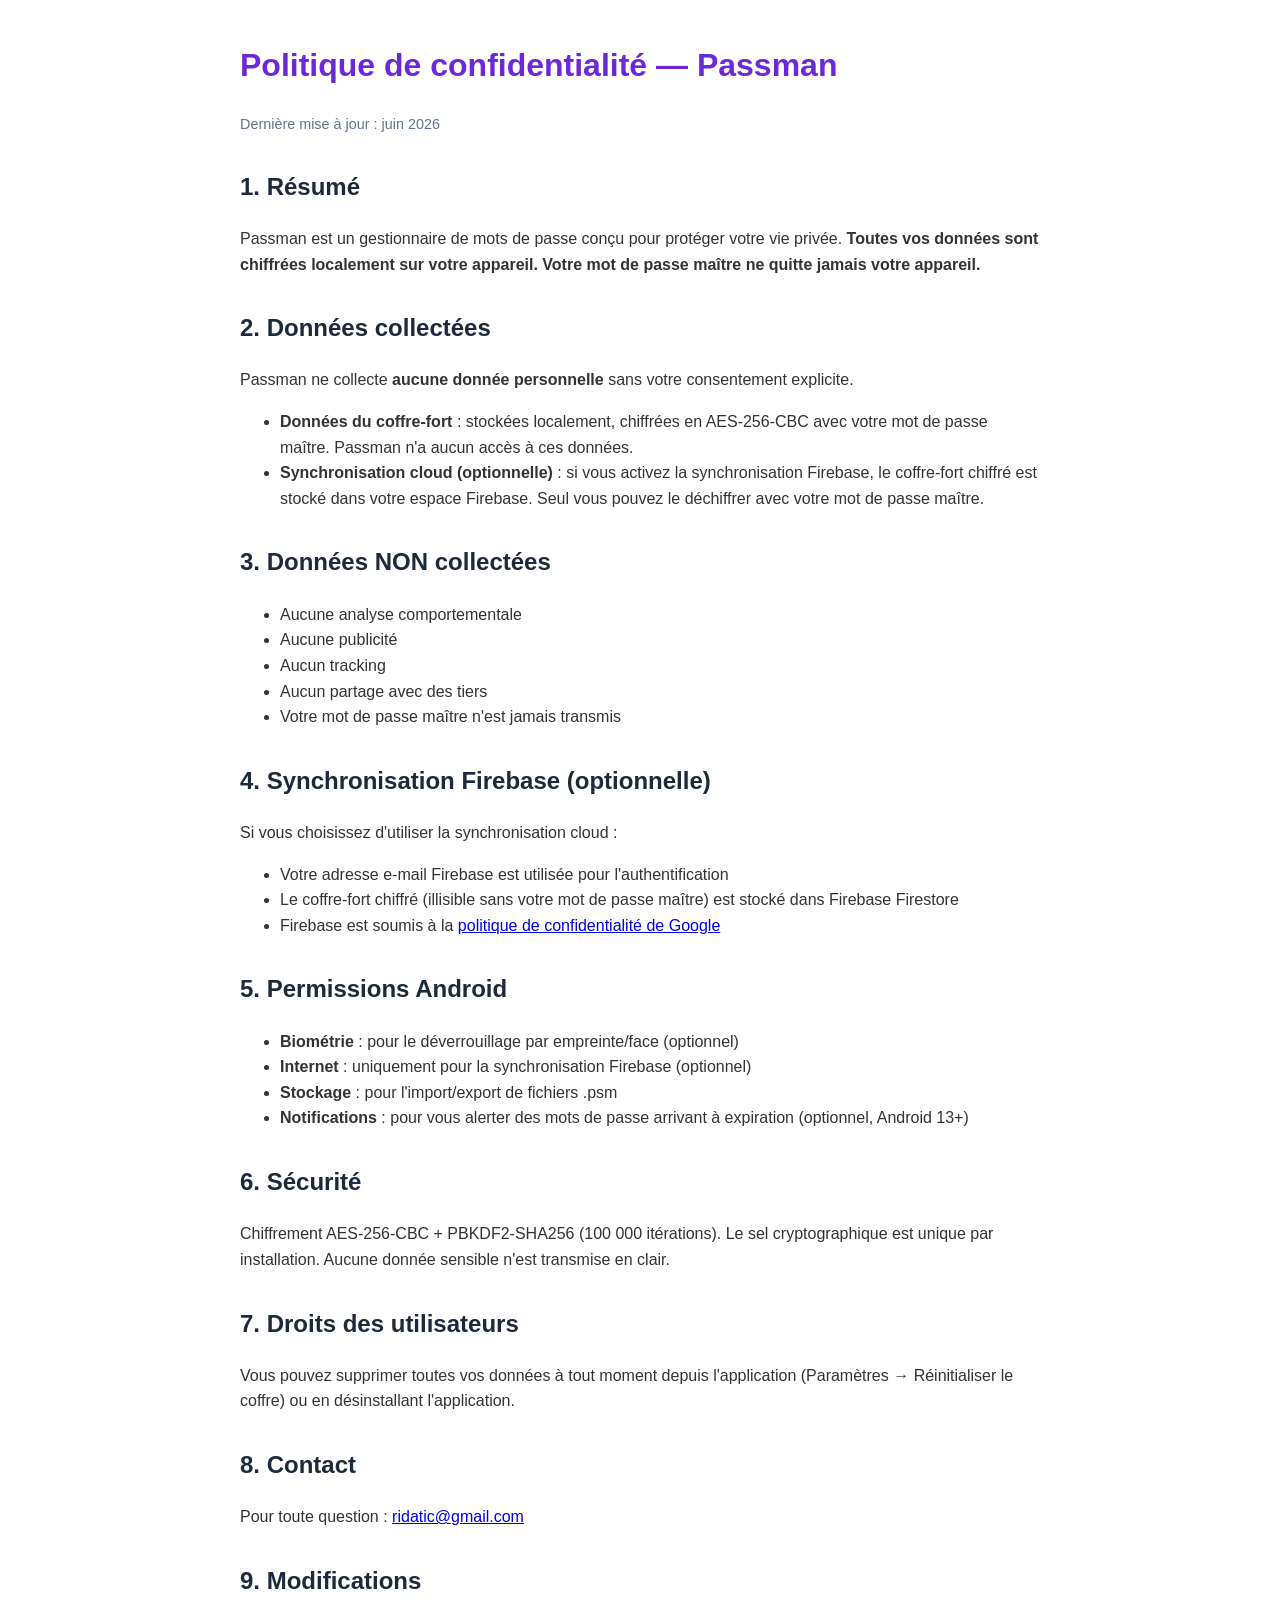
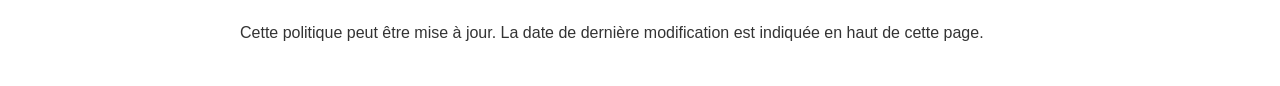
==== passman/index.html @ b8f98b57 "chore: init — politique de confidentialite Passman" ====
<!DOCTYPE html>
<html lang="fr">
<head>
  <meta charset="UTF-8">
  <meta name="viewport" content="width=device-width, initial-scale=1.0">
  <title>Politique de confidentialité — Passman</title>
  <style>
    body { font-family: -apple-system, BlinkMacSystemFont, 'Segoe UI', sans-serif; max-width: 800px; margin: 40px auto; padding: 0 20px; color: #333; line-height: 1.6; }
    h1 { color: #6D28D9; } h2 { color: #1e293b; margin-top: 32px; }
    .last-updated { color: #64748b; font-size: 0.9em; }
  </style>
</head>
<body>
  <h1>Politique de confidentialité — Passman</h1>
  <p class="last-updated">Dernière mise à jour : juin 2026</p>

  <h2>1. Résumé</h2>
  <p>Passman est un gestionnaire de mots de passe conçu pour protéger votre vie privée. <strong>Toutes vos données sont chiffrées localement sur votre appareil. Votre mot de passe maître ne quitte jamais votre appareil.</strong></p>

  <h2>2. Données collectées</h2>
  <p>Passman ne collecte <strong>aucune donnée personnelle</strong> sans votre consentement explicite.</p>
  <ul>
    <li><strong>Données du coffre-fort</strong> : stockées localement, chiffrées en AES-256-CBC avec votre mot de passe maître. Passman n'a aucun accès à ces données.</li>
    <li><strong>Synchronisation cloud (optionnelle)</strong> : si vous activez la synchronisation Firebase, le coffre-fort chiffré est stocké dans votre espace Firebase. Seul vous pouvez le déchiffrer avec votre mot de passe maître.</li>
  </ul>

  <h2>3. Données NON collectées</h2>
  <ul>
    <li>Aucune analyse comportementale</li>
    <li>Aucune publicité</li>
    <li>Aucun tracking</li>
    <li>Aucun partage avec des tiers</li>
    <li>Votre mot de passe maître n'est jamais transmis</li>
  </ul>

  <h2>4. Synchronisation Firebase (optionnelle)</h2>
  <p>Si vous choisissez d'utiliser la synchronisation cloud :</p>
  <ul>
    <li>Votre adresse e-mail Firebase est utilisée pour l'authentification</li>
    <li>Le coffre-fort chiffré (illisible sans votre mot de passe maître) est stocké dans Firebase Firestore</li>
    <li>Firebase est soumis à la <a href="https://policies.google.com/privacy">politique de confidentialité de Google</a></li>
  </ul>

  <h2>5. Permissions Android</h2>
  <ul>
    <li><strong>Biométrie</strong> : pour le déverrouillage par empreinte/face (optionnel)</li>
    <li><strong>Internet</strong> : uniquement pour la synchronisation Firebase (optionnel)</li>
    <li><strong>Stockage</strong> : pour l'import/export de fichiers .psm</li>
    <li><strong>Notifications</strong> : pour vous alerter des mots de passe arrivant à expiration (optionnel, Android 13+)</li>
  </ul>

  <h2>6. Sécurité</h2>
  <p>Chiffrement AES-256-CBC + PBKDF2-SHA256 (100 000 itérations). Le sel cryptographique est unique par installation. Aucune donnée sensible n'est transmise en clair.</p>

  <h2>7. Droits des utilisateurs</h2>
  <p>Vous pouvez supprimer toutes vos données à tout moment depuis l'application (Paramètres → Réinitialiser le coffre) ou en désinstallant l'application.</p>

  <h2>8. Contact</h2>
  <p>Pour toute question : <a href="mailto:ridatic@gmail.com">ridatic@gmail.com</a></p>

  <h2>9. Modifications</h2>
  <p>Cette politique peut être mise à jour. La date de dernière modification est indiquée en haut de cette page.</p>
</body>
</html>
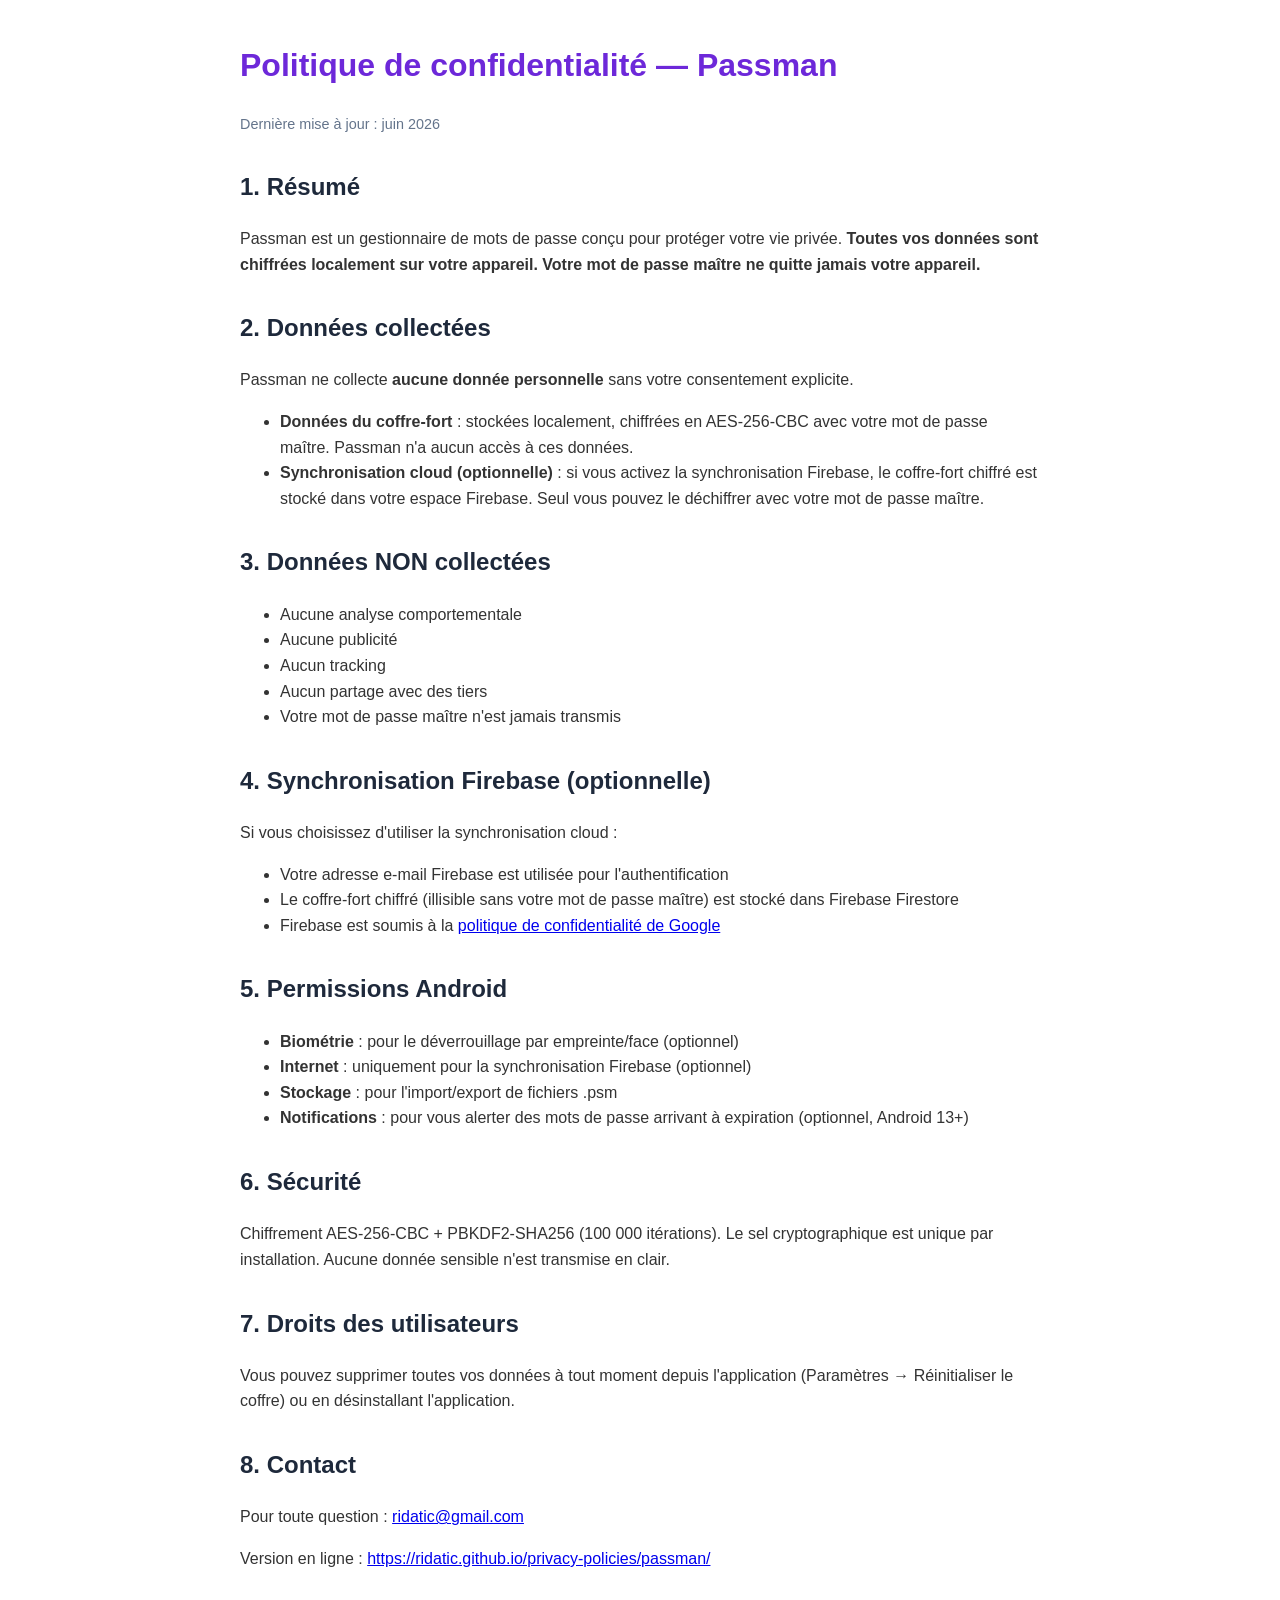
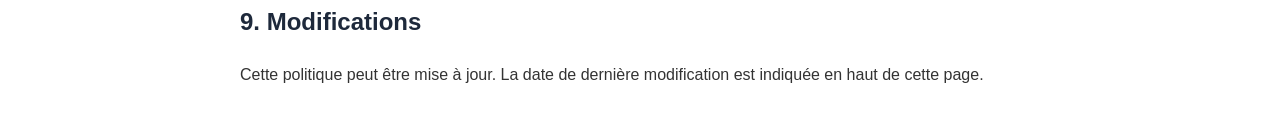
==== commit 63e35b12: "chore: ajout lien version en ligne dans la politique Passman" ====
--- a/passman/index.html
+++ b/passman/index.html
@@ -57,6 +57,7 @@
 
   <h2>8. Contact</h2>
   <p>Pour toute question : <a href="mailto:ridatic@gmail.com">ridatic@gmail.com</a></p>
+  <p>Version en ligne : <a href="https://ridatic.github.io/privacy-policies/passman/">https://ridatic.github.io/privacy-policies/passman/</a></p>
 
   <h2>9. Modifications</h2>
   <p>Cette politique peut être mise à jour. La date de dernière modification est indiquée en haut de cette page.</p>
